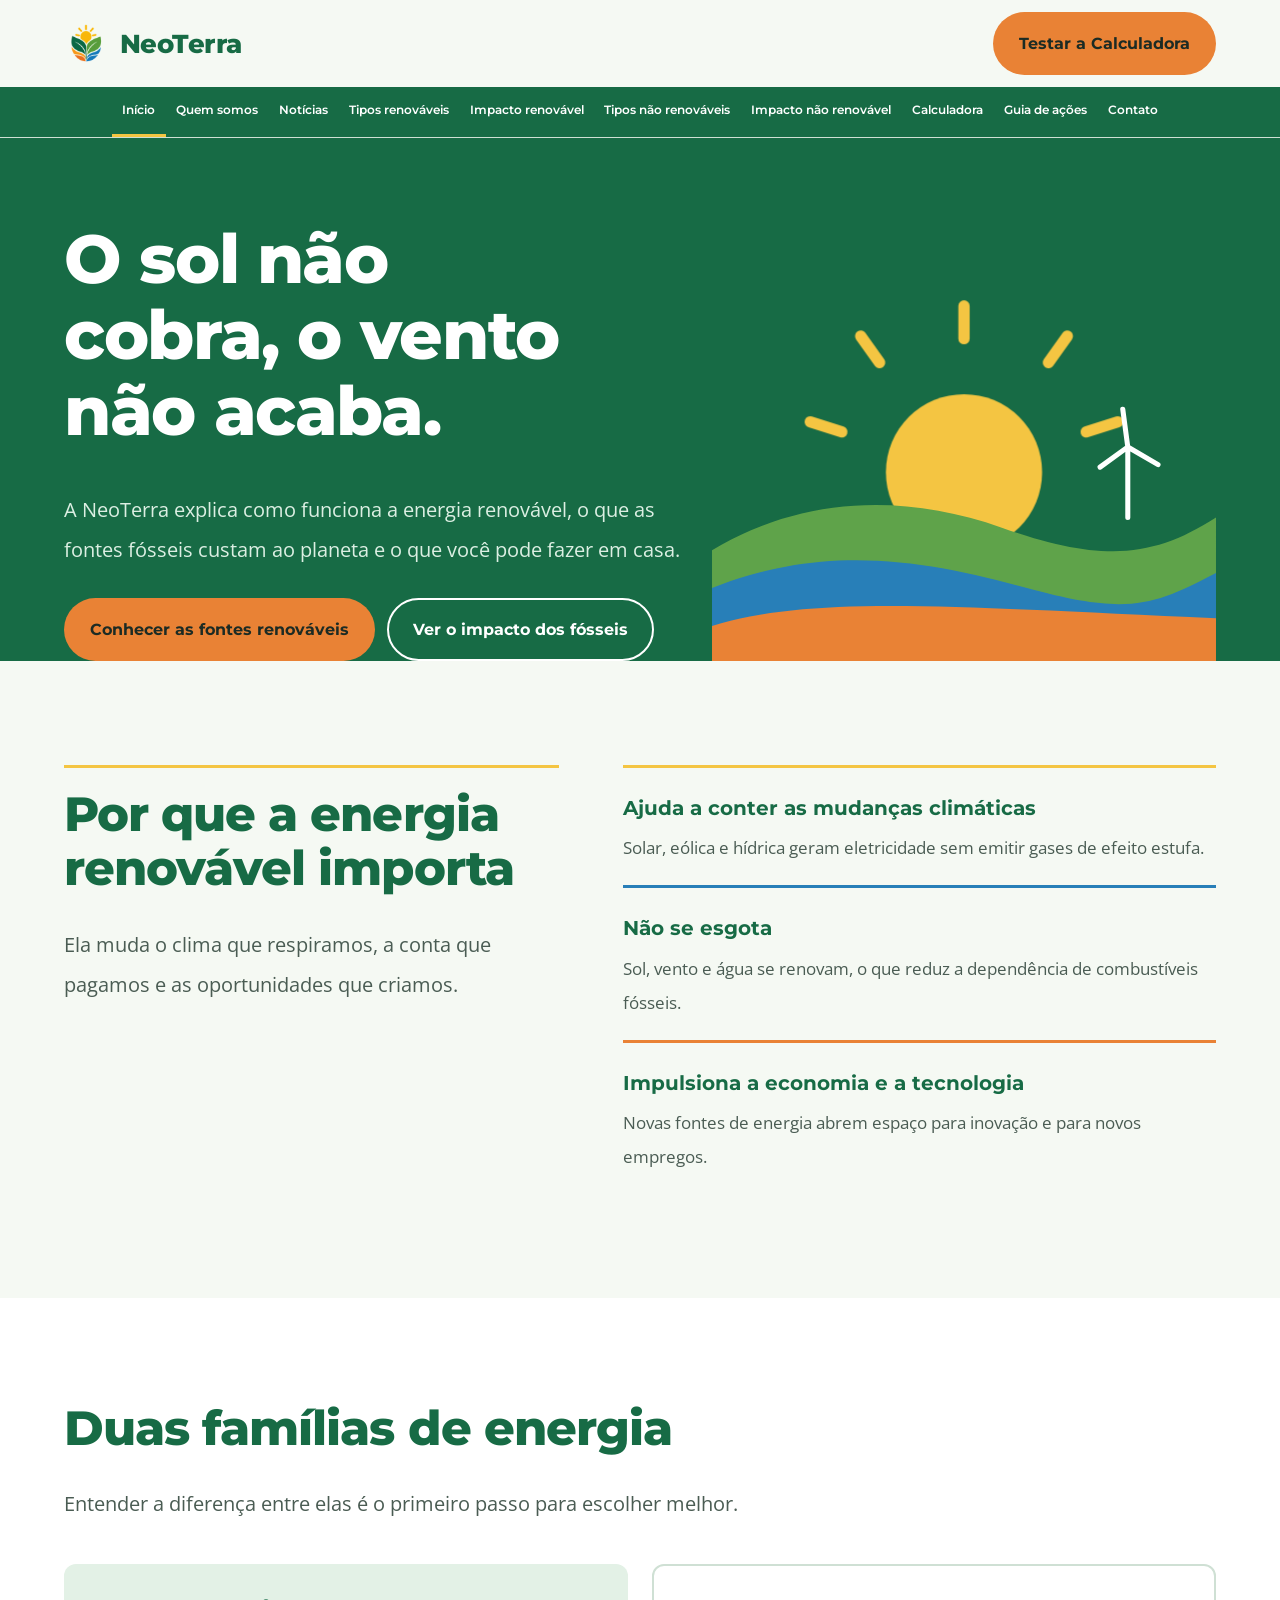
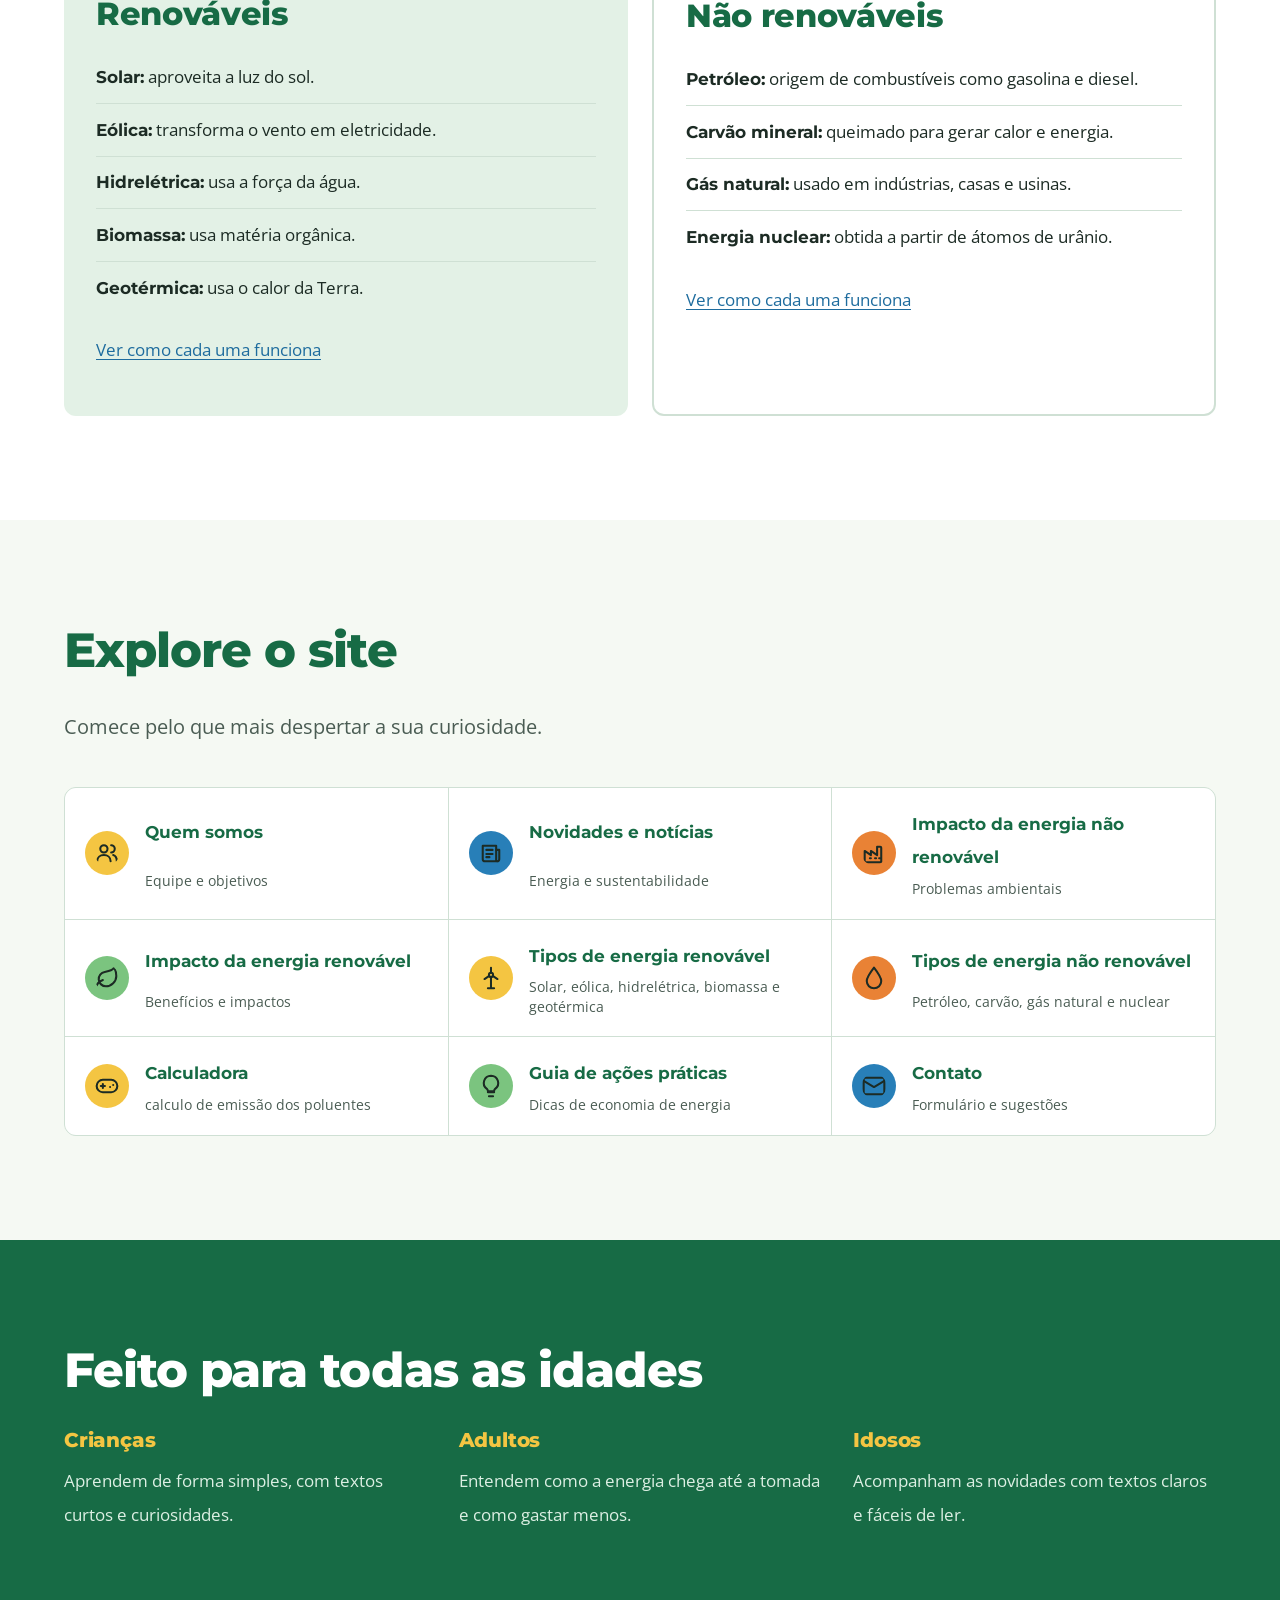
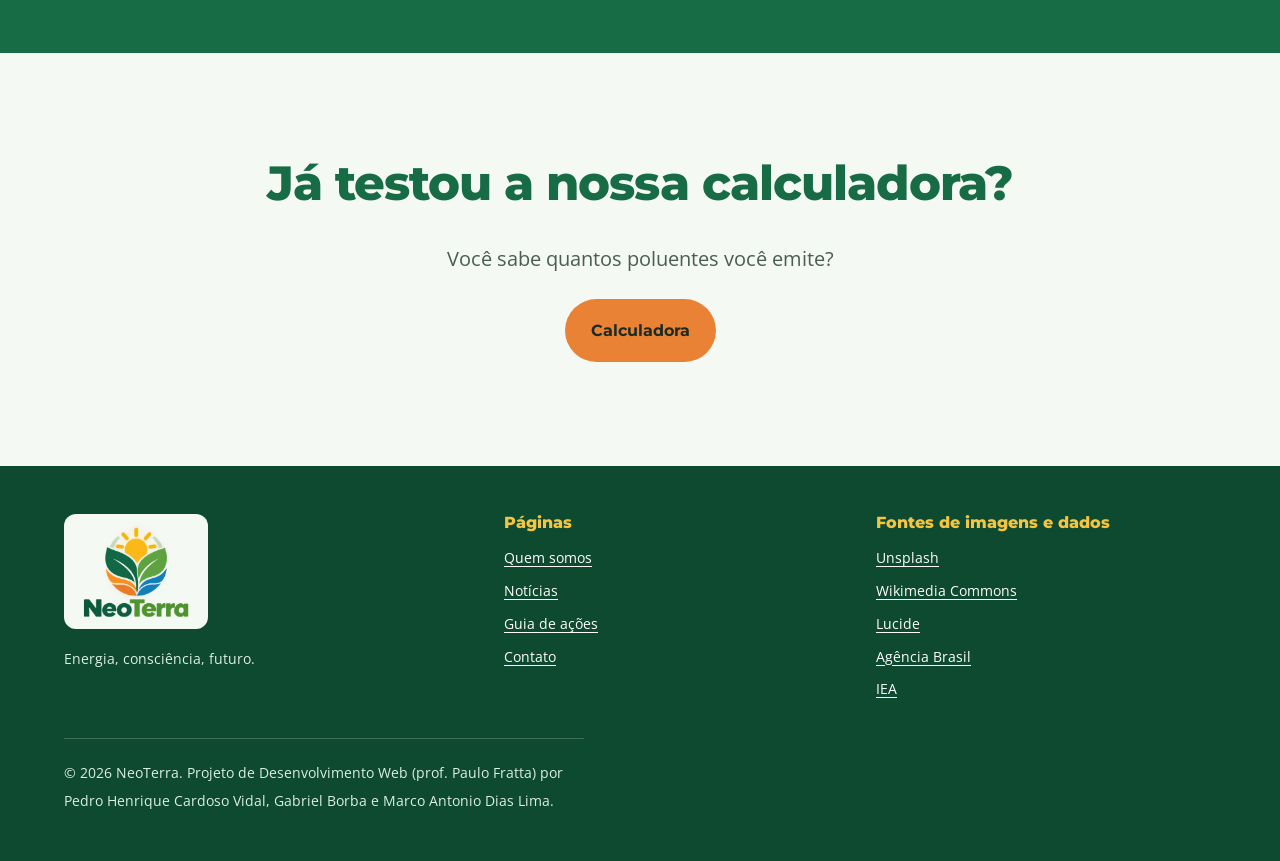
==== index.html @ e5cf76fb "primeira versão do site" ====
<!DOCTYPE html>
<html lang="pt-BR">
<head>
  <meta charset="UTF-8">
  <meta name="viewport" content="width=device-width, initial-scale=1">
  <title>NeoTerra | Energia renovável para todas as idades</title>
  <meta name="description" content="Aprenda como funciona a energia renovável, conheça os impactos das fontes fósseis e descubra o que você pode fazer para economizar energia.">
  <link rel="icon" type="image/png" href="img/favicon.png">
  <link rel="preconnect" href="https://fonts.googleapis.com">
  <link rel="preconnect" href="https://fonts.gstatic.com" crossorigin>
  <link href="https://fonts.googleapis.com/css2?family=Montserrat:wght@600;700;800&family=Open+Sans:wght@400;600&display=swap" rel="stylesheet">
  <link rel="stylesheet" href="style.css">
</head>
<body>
  <a class="pular-conteudo" href="#conteudo">Pular para o conteúdo</a>

  <!-- Ícones reutilizáveis (estilo Lucide, traço simples) -->
  <svg width="0" height="0" style="position:absolute" aria-hidden="true">
    <defs>
      <symbol id="i-pessoas" viewBox="0 0 24 24" fill="none" stroke="currentColor" stroke-width="2" stroke-linecap="round" stroke-linejoin="round"><circle cx="9" cy="8" r="3.5"/><path d="M2.5 20c0-3.6 2.9-6 6.5-6s6.5 2.4 6.5 6"/><path d="M16 4.5a3.5 3.5 0 0 1 0 7M18 14c2.2.6 3.5 2.5 3.5 6"/></symbol>
      <symbol id="i-jornal" viewBox="0 0 24 24" fill="none" stroke="currentColor" stroke-width="2" stroke-linecap="round" stroke-linejoin="round"><path d="M4 5h13v14a1 1 0 0 0 1 1H6a2 2 0 0 1-2-2z"/><path d="M17 9h3v9a2 2 0 0 1-2 2M7.5 9h6M7.5 13h6M7.5 16h3"/></symbol>
      <symbol id="i-fabrica" viewBox="0 0 24 24" fill="none" stroke="currentColor" stroke-width="2" stroke-linecap="round" stroke-linejoin="round"><path d="M3 21V10l6 4v-4l6 4V6h3a1 1 0 0 1 1 1v14z"/><path d="M8 17h1M13 17h1M17 17h1"/></symbol>
      <symbol id="i-folha" viewBox="0 0 24 24" fill="none" stroke="currentColor" stroke-width="2" stroke-linecap="round" stroke-linejoin="round"><path d="M11 20A7 7 0 0 1 9.8 6.1C15.5 5 17 4.5 19 2c1 2 2 4.2 2 8 0 5.5-4.8 10-10 10z"/><path d="M2 21c0-3 1.9-5.5 6-7"/></symbol>
      <symbol id="i-vento" viewBox="0 0 24 24" fill="none" stroke="currentColor" stroke-width="2" stroke-linecap="round" stroke-linejoin="round"><path d="M12 11V22M9 22h6"/><circle cx="12" cy="9" r="2"/><path d="M12 7V2M10.3 10l-4.6 3M13.7 10l4.6 3"/></symbol>
      <symbol id="i-gota" viewBox="0 0 24 24" fill="none" stroke="currentColor" stroke-width="2" stroke-linecap="round" stroke-linejoin="round"><path d="M12 22a7 7 0 0 0 7-7c0-4-7-13-7-13S5 11 5 15a7 7 0 0 0 7 7z"/></symbol>
      <symbol id="i-jogo" viewBox="0 0 24 24" fill="none" stroke="currentColor" stroke-width="2" stroke-linecap="round" stroke-linejoin="round"><path d="M6 12h4M8 10v4M15 13h.01M18 11h.01"/><rect x="2" y="6" width="20" height="12" rx="6"/></symbol>
      <symbol id="i-lampada" viewBox="0 0 24 24" fill="none" stroke="currentColor" stroke-width="2" stroke-linecap="round" stroke-linejoin="round"><path d="M9 18h6M10 22h4M12 2a7 7 0 0 0-4 12.7c.8.7 1 1.4 1 2.3h6c0-.9.2-1.6 1-2.3A7 7 0 0 0 12 2z"/></symbol>
      <symbol id="i-carta" viewBox="0 0 24 24" fill="none" stroke="currentColor" stroke-width="2" stroke-linecap="round" stroke-linejoin="round"><rect x="2" y="4" width="20" height="16" rx="2"/><path d="m2 7 10 6 10-6"/></symbol>
    </defs>
  </svg>

  <header class="cabecalho">
    <div class="container cabecalho__topo">
      <a class="marca" href="index.html" aria-label="NeoTerra, página inicial">
        <img src="img/favicon.png" alt="" width="44" height="48">
        NeoTerra
      </a>
      <a class="botao botao--cta" href="calculadora.html">Testar a Calculadora</a>
    </div>
    <nav class="menu" aria-label="Principal">
      <ul class="container">
        <li><a href="index.html" aria-current="page">Início</a></li>
        <li><a href="quem-somos.html">Quem somos</a></li>
        <li><a href="noticias.html">Notícias</a></li>
        <li><a href="tipos-renovaveis.html">Tipos renováveis</a></li>
        <li><a href="impacto-renovavel.html">Impacto renovável</a></li>
        <li><a href="tipos-nao-renovaveis.html">Tipos não renováveis</a></li>
        <li><a href="impacto-nao-renovavel.html">Impacto não renovável</a></li>
        <li><a href="calculadora.html">Calculadora</a></li>
        <li><a href="guia-acoes.html">Guia de ações</a></li>
        <li><a href="contato.html">Contato</a></li>
      </ul>
    </nav>
  </header>

  <main id="conteudo">
    <!-- HERO -->
    <section class="hero" aria-labelledby="titulo-hero">
      <div class="container hero__grade">
        <div>
          <h1 id="titulo-hero">O sol não cobra, o vento não acaba.</h1>
          <p class="lead">A NeoTerra explica como funciona a energia renovável, o que as fontes fósseis custam ao planeta e o que você pode fazer em casa.</p>
          <div class="hero__acoes">
            <a class="botao botao--cta" href="tipos-renovaveis.html">Conhecer as fontes renováveis</a>
            <a class="botao botao--contorno" href="impacto-nao-renovavel.html">Ver o impacto dos fósseis</a>
          </div>
        </div>
        <div class="hero__cena" aria-hidden="true">
          <svg viewBox="0 0 400 320" focusable="false">
            <g class="sol">
              <g stroke="#F4C542" stroke-width="9" stroke-linecap="round">
                <path d="M200 38v26M118 62l15 21M282 62l-15 21M78 130l25 8M322 130l-25 8"/>
              </g>
              <circle cx="200" cy="170" r="62" fill="#F4C542"/>
            </g>
            <path d="M0 232C70 190 150 186 230 214S350 238 400 206V320H0z" fill="#5FA34A"/>
            <path d="M0 262C90 226 170 240 250 262S350 276 400 250V320H0z" fill="#287FB8"/>
            <path d="M0 292C80 268 180 276 400 286V320H0z" fill="#E98235"/>
            <g stroke="#FFFFFF" stroke-width="4" stroke-linecap="round">
              <path d="M330 206V150M330 150l-4-30M330 150l24 14M330 150l-22 16"/>
            </g>
          </svg>
        </div>
      </div>
    </section>

    <!-- POR QUE IMPORTA -->
    <section class="secao" aria-labelledby="titulo-importa">
      <div class="container motivos">
        <div>
          <h2 id="titulo-importa">Por que a energia renovável importa</h2>
          <p class="lead">Ela muda o clima que respiramos, a conta que pagamos e as oportunidades que criamos.</p>
        </div>
        <dl>
          <div>
            <dt>Ajuda a conter as mudanças climáticas</dt>
            <dd>Solar, eólica e hídrica geram eletricidade sem emitir gases de efeito estufa.</dd>
          </div>
          <div>
            <dt>Não se esgota</dt>
            <dd>Sol, vento e água se renovam, o que reduz a dependência de combustíveis fósseis.</dd>
          </div>
          <div>
            <dt>Impulsiona a economia e a tecnologia</dt>
            <dd>Novas fontes de energia abrem espaço para inovação e para novos empregos.</dd>
          </div>
        </dl>
      </div>
    </section>

    <!-- DUAS FAMÍLIAS -->
    <section class="secao secao--branca" aria-labelledby="titulo-familias">
      <div class="container">
        <h2 id="titulo-familias">Duas famílias de energia</h2>
        <p class="lead">Entender a diferença entre elas é o primeiro passo para escolher melhor.</p>
        <div class="familias">
          <article class="familia familia--renovavel">
            <h3>Renováveis</h3>
            <ul>
              <li><strong>Solar:</strong> aproveita a luz do sol.</li>
              <li><strong>Eólica:</strong> transforma o vento em eletricidade.</li>
              <li><strong>Hidrelétrica:</strong> usa a força da água.</li>
              <li><strong>Biomassa:</strong> usa matéria orgânica.</li>
              <li><strong>Geotérmica:</strong> usa o calor da Terra.</li>
            </ul>
            <p><a href="tipos-renovaveis.html">Ver como cada uma funciona</a></p>
          </article>
          <article class="familia familia--fossil">
            <h3>Não renováveis</h3>
            <ul>
              <li><strong>Petróleo:</strong> origem de combustíveis como gasolina e diesel.</li>
              <li><strong>Carvão mineral:</strong> queimado para gerar calor e energia.</li>
              <li><strong>Gás natural:</strong> usado em indústrias, casas e usinas.</li>
              <li><strong>Energia nuclear:</strong> obtida a partir de átomos de urânio.</li>
            </ul>
            <p><a href="tipos-nao-renovaveis.html">Ver como cada uma funciona</a></p>
          </article>
        </div>
      </div>
    </section>

    <!-- MAPA DO SITE -->
    <section class="secao" aria-labelledby="titulo-explore">
      <div class="container">
        <h2 id="titulo-explore">Explore o site</h2>
        <p class="lead">Comece pelo que mais despertar a sua curiosidade.</p>
        <nav class="mapa" aria-label="Páginas do site">
          <a href="quem-somos.html" style="--c:#F4C542"><svg aria-hidden="true"><use href="#i-pessoas"/></svg><strong>Quem somos</strong><span>Equipe e objetivos</span></a>
          <a href="noticias.html" style="--c:#287FB8"><svg aria-hidden="true"><use href="#i-jornal"/></svg><strong>Novidades e notícias</strong><span>Energia e sustentabilidade</span></a>
          <a href="impacto-nao-renovavel.html" style="--c:#E98235"><svg aria-hidden="true"><use href="#i-fabrica"/></svg><strong>Impacto da energia não renovável</strong><span>Problemas ambientais</span></a>
          <a href="impacto-renovavel.html" style="--c:#7BC47F"><svg aria-hidden="true"><use href="#i-folha"/></svg><strong>Impacto da energia renovável</strong><span>Benefícios e impactos</span></a>
          <a href="tipos-renovaveis.html" style="--c:#F4C542"><svg aria-hidden="true"><use href="#i-vento"/></svg><strong>Tipos de energia renovável</strong><span>Solar, eólica, hidrelétrica, biomassa e geotérmica</span></a>
          <a href="tipos-nao-renovaveis.html" style="--c:#E98235"><svg aria-hidden="true"><use href="#i-gota"/></svg><strong>Tipos de energia não renovável</strong><span>Petróleo, carvão, gás natural e nuclear</span></a>
          <a href="calculadora.html" style="--c:#F4C542"><svg aria-hidden="true"><use href="#i-jogo"/></svg><strong>Calculadora</strong><span>calculo de emissão dos poluentes</span></a>
          <a href="guia-acoes.html" style="--c:#7BC47F"><svg aria-hidden="true"><use href="#i-lampada"/></svg><strong>Guia de ações práticas</strong><span>Dicas de economia de energia</span></a>
          <a href="contato.html" style="--c:#287FB8"><svg aria-hidden="true"><use href="#i-carta"/></svg><strong>Contato</strong><span>Formulário e sugestões</span></a>
        </nav>
      </div>
    </section>

    <!-- PÚBLICO -->
    <section class="secao secao--verde" aria-labelledby="titulo-publico">
      <div class="container">
        <h2 id="titulo-publico">Feito para todas as idades</h2>
        <div class="publico">
          <div>
            <h3>Crianças</h3>
            <p>Aprendem de forma simples, com textos curtos e curiosidades.</p>
          </div>
          <div>
            <h3>Adultos</h3>
            <p>Entendem como a energia chega até a tomada e como gastar menos.</p>
          </div>
          <div>
            <h3>Idosos</h3>
            <p>Acompanham as novidades com textos claros e fáceis de ler.</p>
          </div>
        </div>
      </div>
    </section>

    <!-- CHAMADA FINAL -->
    <section class="secao chamada" aria-labelledby="titulo-quiz">
      <div class="container">
        <h2 id="titulo-quiz">Já testou a nossa calculadora?</h2>
        <p class="lead">Você sabe quantos poluentes você emite?</p>
        <a class="botao botao--cta" href="calculadora.html">Calculadora</a>
      </div>
    </section>
  </main>

  <footer class="rodape">
    <div class="container">
      <div class="rodape__grade">
        <div>
          <img class="rodape__logo" src="img/logo-neoterra.png" alt="Logotipo da NeoTerra: sol e folhas" width="144" height="140" loading="lazy">
          <p>Energia, consciência, futuro.</p>
        </div>
        <div>
          <h2>Páginas</h2>
          <ul>
            <li><a href="quem-somos.html">Quem somos</a></li>
            <li><a href="noticias.html">Notícias</a></li>
            <li><a href="guia-acoes.html">Guia de ações</a></li>
            <li><a href="contato.html">Contato</a></li>
          </ul>
        </div>
        <div>
          <h2>Fontes de imagens e dados</h2>
          <ul>
            <li><a href="https://unsplash.com/">Unsplash</a></li>
            <li><a href="https://commons.wikimedia.org/">Wikimedia Commons</a></li>
            <li><a href="https://lucide.dev/">Lucide</a></li>
            <li><a href="https://agenciabrasil.ebc.com.br/">Agência Brasil</a></li>
            <li><a href="https://www.iea.org/">IEA</a></li>
          </ul>
        </div>
      </div>
      <p class="rodape__fim">© 2026 NeoTerra. Projeto de Desenvolvimento Web (prof. Paulo Fratta) por Pedro Henrique Cardoso Vidal, Gabriel Borba e Marco Antonio Dias Lima.</p>
    </div>
  </footer>
</body>
</html>
---- style.css ----
/* ==========================================================
   NeoTerra — style.css (folha de estilo padrão do site)
   Usada por todas as páginas. Seções:
   1. Tokens  2. Base  3. Layout  4. Botões  5. Cabeçalho
   6. Hero  7. Seções da home  8. Formulário  9. Rodapé
   10. Responsivo e acessibilidade
   ========================================================== */

/* 1. TOKENS ------------------------------------------------ */
:root {
  /* Paleta oficial do projeto */
  --verde: #176B45;
  --amarelo: #F4C542;
  --laranja: #E98235;
  --azul: #287FB8;

  /* Derivadas (garantem contraste mínimo AA) */
  --verde-escuro: #0E4A30;
  --azul-texto: #1E6C9E;      /* azul para links em texto pequeno */
  --verde-claro: #E3F1E6;
  --fundo: #F5F9F3;
  --branco: #FFFFFF;
  --texto: #1C2B24;
  --texto-suave: #4A5C53;
  --borda: #CFE0D4;

  /* Tipografia */
  --fonte-titulo: "Montserrat", "Segoe UI", Arial, sans-serif;
  --fonte-texto: "Open Sans", "Segoe UI", Arial, sans-serif;

  --t-sm: 0.875rem;
  --t-base: 1.0625rem;
  --t-lg: 1.25rem;
  --t-xl: clamp(1.5rem, 1.2rem + 1.2vw, 2rem);
  --t-2xl: clamp(2rem, 1.5rem + 2.4vw, 3rem);
  --t-hero: clamp(2.4rem, 1.6rem + 4vw, 4.25rem);

  /* Espaçamento e forma */
  --espaco: clamp(3.5rem, 2.5rem + 5vw, 6.5rem);
  --largura: 72rem;
  --raio: 0.75rem;
}

/* 2. BASE -------------------------------------------------- */
*, *::before, *::after { box-sizing: border-box; }
html { scroll-behavior: smooth; -webkit-text-size-adjust: 100%; }
body {
  margin: 0;
  background: var(--fundo);
  color: var(--texto);
  font-family: var(--fonte-texto);
  font-size: var(--t-base);
  line-height: 2;
}
img, svg { display: block; max-width: 100%; height: auto; }
h1, h2, h3 {
  margin: 0 0 0.6em;
  font-family: var(--fonte-titulo);
  font-weight: 800;
  line-height: 1.12;
  letter-spacing: -0.02em;
  color: var(--verde);
  text-wrap: balance;
}
h1 { font-size: var(--t-hero); }
h2 { font-size: var(--t-2xl); }
h3 { font-size: var(--t-lg); letter-spacing: -0.01em; }
p { margin: 0 0 1em; max-width: 65ch; }
a { color: var(--azul-texto); text-underline-offset: 0.2em; }
a:hover { color: var(--verde); }
ul { margin: 0; padding: 0; list-style: none; }

/* 3. LAYOUT ------------------------------------------------ */
.container { width: min(100% - 2.5rem, var(--largura)); margin-inline: auto; }
p.container { max-width: none; }
.secao { padding-block: var(--espaco); }
.secao--branca { background: var(--branco); }
.secao--verde { background: var(--verde); color: var(--branco); }
.secao--verde h2 { color: var(--branco); }
.lead { font-size: var(--t-lg); color: var(--texto-suave); }

/* 4. BOTÕES ------------------------------------------------ */
.botao {
  display: inline-block;
  padding: 0.85em 1.5em;
  border: 2px solid transparent;
  border-radius: 999px;
  font-family: var(--fonte-titulo);
  font-weight: 700;
  font-size: 1rem;
  text-decoration: none;
  cursor: pointer;
  transition: background-color 0.2s, color 0.2s;
}
.botao--cta { background: var(--laranja); color: var(--texto); }
.botao--cta:hover { background: var(--amarelo); color: var(--texto); }
.botao--contorno { border-color: currentColor; color: var(--branco); }
.botao--contorno:hover { background: var(--branco); color: var(--verde); }

/* 5. CABEÇALHO --------------------------------------------- */
.pular-conteudo {
  position: absolute; left: 1rem; top: -4rem; z-index: 100;
  padding: 0.6rem 1rem; background: var(--amarelo); color: var(--texto);
  font-weight: 700; border-radius: var(--raio);
}
.pular-conteudo:focus { top: 1rem; }

.cabecalho { background: var(--fundo); border-bottom: 1px solid var(--borda); }
.cabecalho__topo {
  display: flex; align-items: center; justify-content: space-between;
  gap: 1rem; padding-block: 0.75rem;
}
.marca {
  display: flex; align-items: center; gap: 0.75rem;
  font-family: var(--fonte-titulo); font-weight: 800; font-size: 1.6rem;
  letter-spacing: -0.02em; color: var(--verde); text-decoration: none;
}
.marca img { width: 2.75rem; height: auto; }

.menu { background: var(--verde); }
.menu ul {
  display: flex;
  flex-wrap: nowrap;
  justify-content: center;
  align-items: center;
  gap: 0px;
  padding: 0;
  margin: 0 auto;
  overflow: visible;
  list-style: none;
}

.menu li { 
  flex: 0 1 auto;
  min-width: 0;
}

.menu a {
  display: block;
  padding: 0.7rem 0.65rem;
  font-family: var(--fonte-titulo);
  font-weight: 600;
  font-size: clamp(0.75rem, 0.8vw, var(--t-sm));
  color: var(--branco);
  text-decoration: none;
  white-space: nowrap;
  border-bottom: 3px solid transparent;
}
.menu a:hover { border-bottom-color: var(--amarelo); color: var(--branco); }
.menu a[aria-current="page"] { border-bottom-color: var(--amarelo); }

/* 6. HERO (a única peça "memorável": o sol que nasce) ------- */
.hero { background: var(--verde); color: var(--branco); overflow: hidden; }
.hero__grade {
  display: grid; align-items: center; gap: 2rem;
  grid-template-columns: 1.1fr 0.9fr;
  padding-block: clamp(2.5rem, 2rem + 4vw, 5.5rem) 0;
}
.hero h1 { color: var(--branco); }
.hero .lead { color: #DCEFE3; }
.hero__acoes { display: flex; flex-wrap: wrap; gap: 0.75rem; margin-top: 1.75rem; }
.hero__cena { align-self: end; }
.hero__cena svg { width: 100%; }
.sol { transform-box: fill-box; transform-origin: center bottom; animation: nascer 1.6s cubic-bezier(.2,.7,.2,1) both; }
@keyframes nascer { from { transform: translateY(45%); opacity: 0; } to { transform: none; opacity: 1; } }

/* 7. SEÇÕES DA HOME ---------------------------------------- */
.motivos { display: grid; grid-template-columns: 1fr 1.2fr; gap: clamp(2rem, 5vw, 5rem); align-items: start; }
.motivos dl { margin: 0; }
.motivos dt { font-family: var(--fonte-titulo); font-weight: 700; font-size: var(--t-lg); color: var(--verde); }
.motivos dd { margin: 0.2rem 0 0; padding-bottom: 1.25rem; color: var(--texto-suave); }
.motivos div { padding-top: 1.25rem; border-top: 3px solid var(--amarelo); }
.motivos div:nth-child(2) { border-top-color: var(--azul); }
.motivos div:nth-child(3) { border-top-color: var(--laranja); }

.familias { display: grid; grid-template-columns: 1fr 1fr; gap: 1.5rem; margin-top: 2.5rem; }
.familia { padding: 2rem; border-radius: var(--raio); }
.familia--renovavel { background: var(--verde-claro); }
.familia--fossil { background: var(--branco); border: 2px solid var(--borda); }
.familia h3 { font-size: var(--t-xl); }
.familia li { padding: 0.55rem 0; border-top: 1px solid var(--borda); }
.familia li:first-child { border-top: 0; }
.familia strong { font-family: var(--fonte-titulo); }
.familia p { margin-top: 1.25rem; }

.mapa { display: grid; grid-template-columns: repeat(3, 1fr); gap: 1px; margin-top: 2.5rem; background: var(--borda); border: 1px solid var(--borda); border-radius: var(--raio); overflow: hidden; }
.mapa a {
  display: grid; grid-template-columns: 2.75rem 1fr; gap: 0.25rem 1rem; align-items: center;
  padding: 1.25rem; background: var(--branco); color: var(--texto); text-decoration: none;
}
.mapa a:hover { background: var(--verde-claro); }
.mapa svg { grid-row: span 2; width: 2.75rem; height: 2.75rem; padding: 0.6rem; border-radius: 50%; background: var(--c, var(--verde)); color: var(--texto); }
.mapa strong { font-family: var(--fonte-titulo); font-size: 1.05rem; color: var(--verde); }
.mapa span { font-size: var(--t-sm); color: var(--texto-suave); line-height: 1.4; }

.publico { display: grid; grid-template-columns: repeat(3, 1fr); gap: 2rem; margin-top: 2rem; }
.publico p { color: #DCEFE3; }
.publico h3 { color: var(--amarelo); }

.chamada { text-align: center; }
.chamada p { margin-inline: auto; }

/* 8. FORMULÁRIO (usado em contato.html) -------------------- */
label { display: block; margin-bottom: 0.3rem; font-weight: 600; }
input, textarea, select {
  width: 100%; padding: 0.75rem 0.9rem; margin-bottom: 1.1rem;
  border: 2px solid var(--borda); border-radius: var(--raio);
  background: var(--branco); color: var(--texto); font: inherit;
}
input:focus, textarea:focus, select:focus { border-color: var(--azul); }
input:user-invalid, textarea:user-invalid { border-color: #B3261E; }

/* 9. RODAPÉ ------------------------------------------------ */
.rodape { background: var(--verde-escuro); color: #DCEFE3; padding-block: 3rem 2rem; font-size: var(--t-sm); }
.rodape a { color: var(--branco); }
.rodape__grade { display: grid; grid-template-columns: 1.2fr 1fr 1fr; gap: 2rem; }
.rodape h2 { font-size: 1rem; color: var(--amarelo); letter-spacing: 0; }
.rodape li { padding: 0.15rem 0; }
.rodape__logo { width: 9rem; border-radius: var(--raio); background: var(--fundo); padding: 0.5rem; margin-bottom: 1rem; }
.rodape__fim { margin-top: 2rem; padding-top: 1.25rem; border-top: 1px solid rgba(255,255,255,.2); }

/* 10. RESPONSIVO E ACESSIBILIDADE -------------------------- */
:focus-visible { outline: 3px solid var(--laranja); outline-offset: 3px; }
.menu :focus-visible, .hero :focus-visible, .secao--verde :focus-visible, .rodape :focus-visible { outline-color: var(--amarelo); }

@media (max-width: 56rem) {
  .hero__grade, .motivos, .familias, .publico, .rodape__grade { grid-template-columns: 1fr; }
  .mapa { grid-template-columns: 1fr 1fr; }
  .hero__cena { max-width: 28rem; }
}
@media (max-width: 34rem) {
  .mapa { grid-template-columns: 1fr; }
  .cabecalho .botao { display: none; }
}
@media (prefers-reduced-motion: reduce) {
  html { scroll-behavior: auto; }
  .sol { animation: none; }
}

/* 11. PÁGINAS INTERNAS (base) ------------------------------- */
.pagina-topo { background: var(--verde); color: var(--branco); padding-block: clamp(2rem, 1.5rem + 3vw, 4rem); }
.pagina-topo h1 { color: var(--branco); font-size: var(--t-2xl); margin-bottom: 0.4em; }
.pagina-topo .lead { color: #DCEFE3; margin-bottom: 0; }
.migalhas { font-size: var(--t-sm); margin-bottom: 1rem; line-height: 1.4; }
.migalhas a { color: var(--branco); }

.cartoes { display: grid; grid-template-columns: repeat(auto-fit, minmax(16rem, 1fr)); gap: 1.5rem; margin-top: 2rem; }
.cartao { padding: 1.5rem; background: var(--branco); border: 2px solid var(--borda); border-top: 6px solid var(--c, var(--verde)); border-radius: var(--raio); }
.cartao h3 { margin-bottom: 0.4em; }
.cartao p:last-child { margin-bottom: 0; }
.cartao ul { list-style: disc; padding-left: 1.25rem; }
.cartao ol { list-style: decimal; padding-left: 1.25rem; margin-bottom: 1em; }
.cartao li { line-height: 1.7; }
.cartao--c-solar { --c: var(--amarelo); } .cartao--c-agua { --c: var(--azul); }
.cartao--c-fossil { --c: var(--laranja); } .cartao--c-verde { --c: var(--verde); }

.rotulo { display: inline-block; padding: 0.1em 0.7em; border-radius: 999px; background: var(--verde-claro); color: var(--verde-escuro); font-size: var(--t-sm); font-weight: 600; line-height: 1.7; }
.espaco-reservado { padding: 1.25rem; border: 2px dashed var(--borda); border-radius: var(--raio); background: var(--branco); color: var(--texto-suave); }

.dados { display: grid; grid-template-columns: repeat(auto-fit, minmax(16rem, 1fr)); gap: 1.5rem; margin: 2rem 0 0; }
.dados div { padding: 1.5rem; background: var(--verde-claro); border-left: 6px solid var(--verde); border-radius: var(--raio); }
.dados dt { font-family: var(--fonte-titulo); font-weight: 700; font-size: var(--t-lg); color: var(--verde); }
.dados dd { margin: 0.4rem 0 0; line-height: 1.7; }
.dados strong { font-family: var(--fonte-titulo); color: var(--verde-escuro); }
.dados__fonte { font-size: var(--t-sm); color: var(--texto-suave); }

.formulario { max-width: 40rem; }
.formulario fieldset { border: 0; padding: 0; margin: 0 0 1rem; }
.formulario .ajuda { display: block; margin: -0.8rem 0 1.1rem; font-size: var(--t-sm); color: var(--texto-suave); line-height: 1.5; }
.resultado { margin-top: 1.5rem; padding: 1.5rem; border-radius: var(--raio); background: var(--verde-claro); border-left: 6px solid var(--verde); }
.resultado[hidden] { display: none; }
.resultado strong { font-family: var(--fonte-titulo); font-size: var(--t-xl); color: var(--verde-escuro); }
.dois-colunas { display: grid; grid-template-columns: 1fr 1fr; gap: clamp(1.5rem, 4vw, 3rem); align-items: start; }
@media (max-width: 56rem) { .dois-colunas { grid-template-columns: 1fr; } }
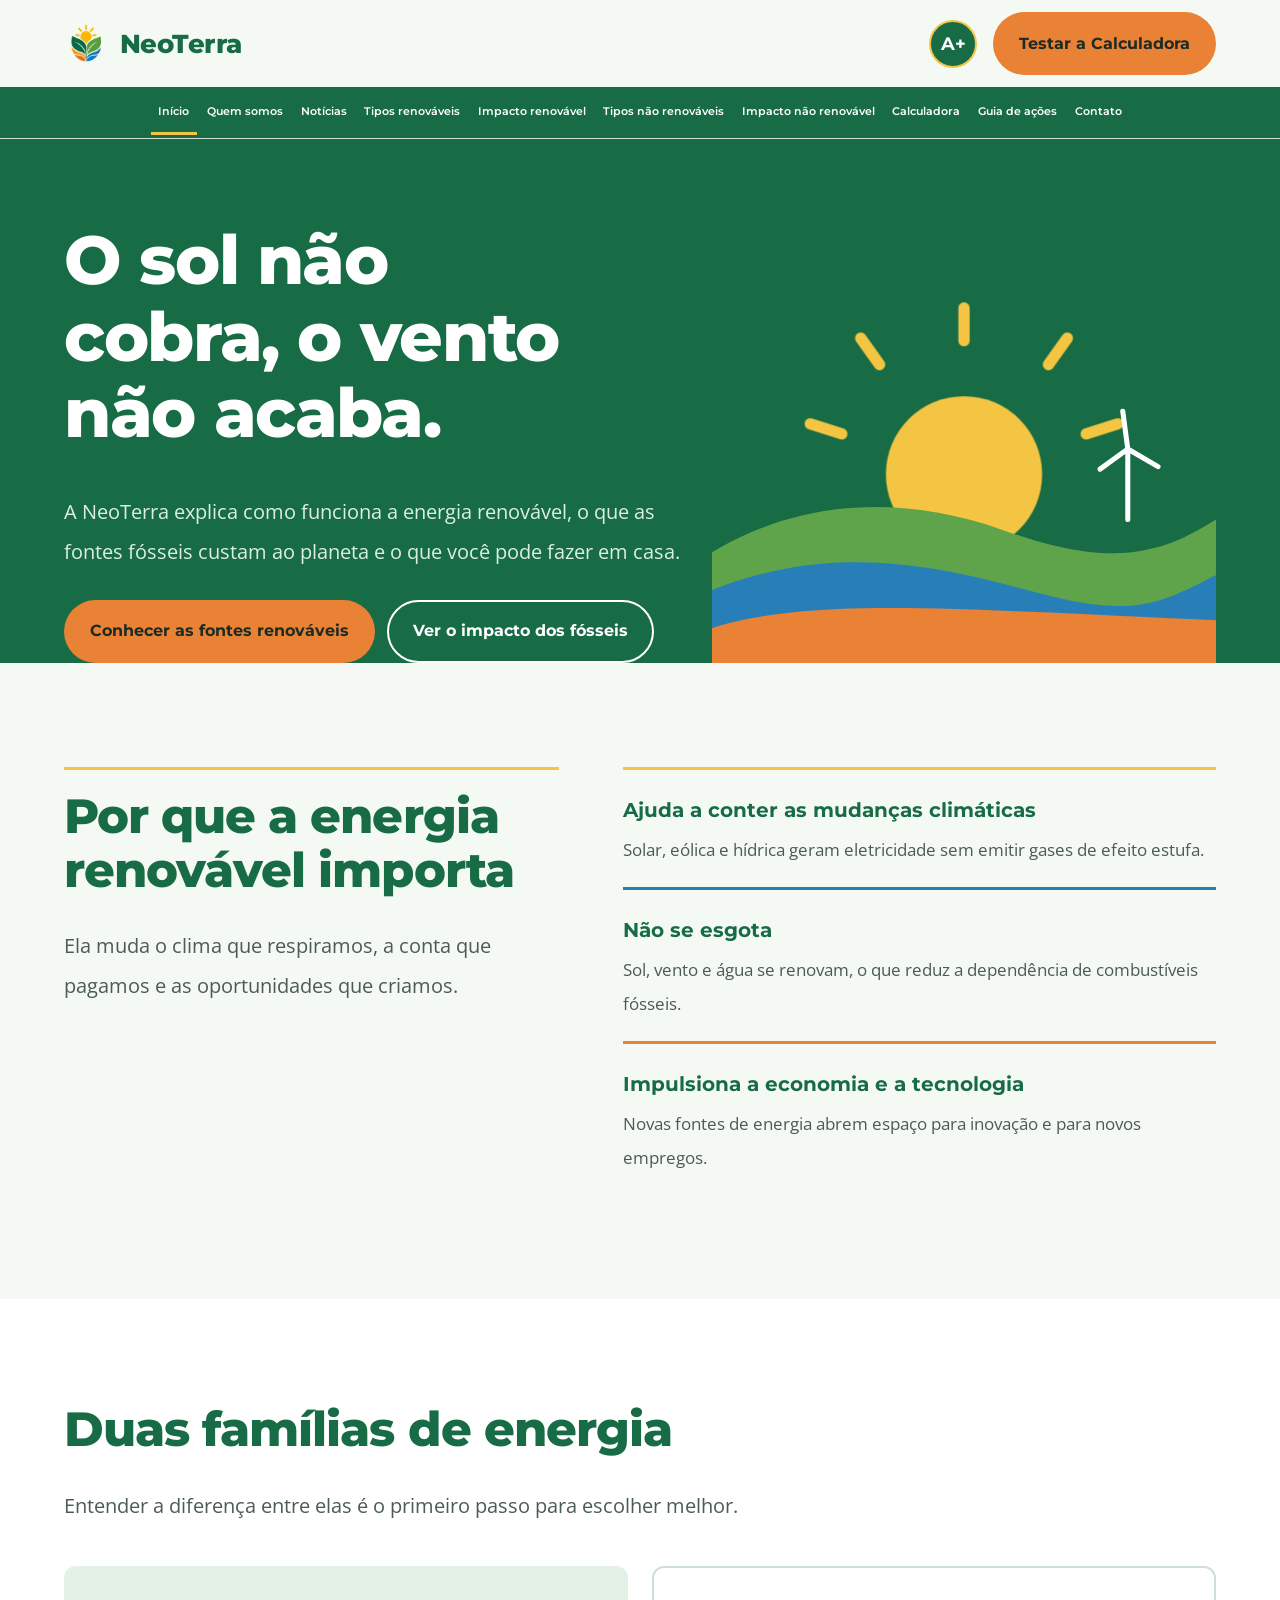
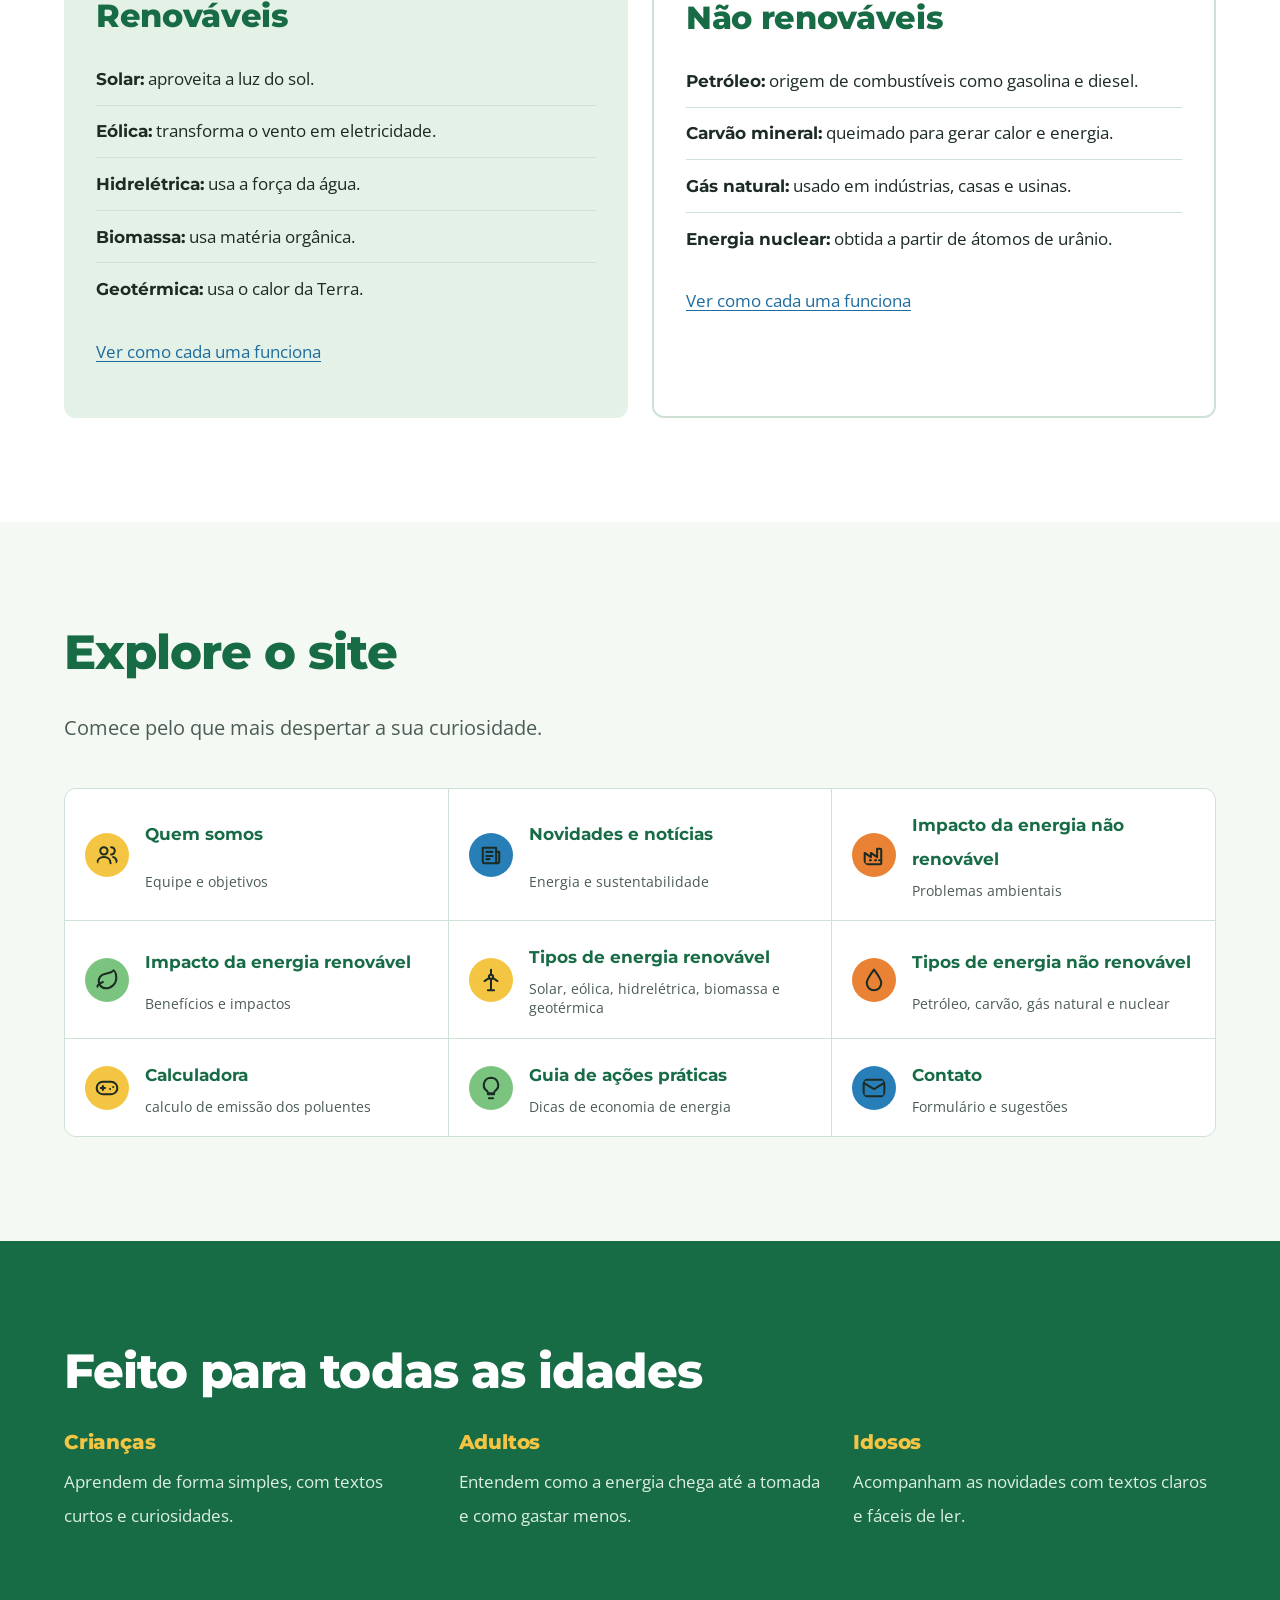
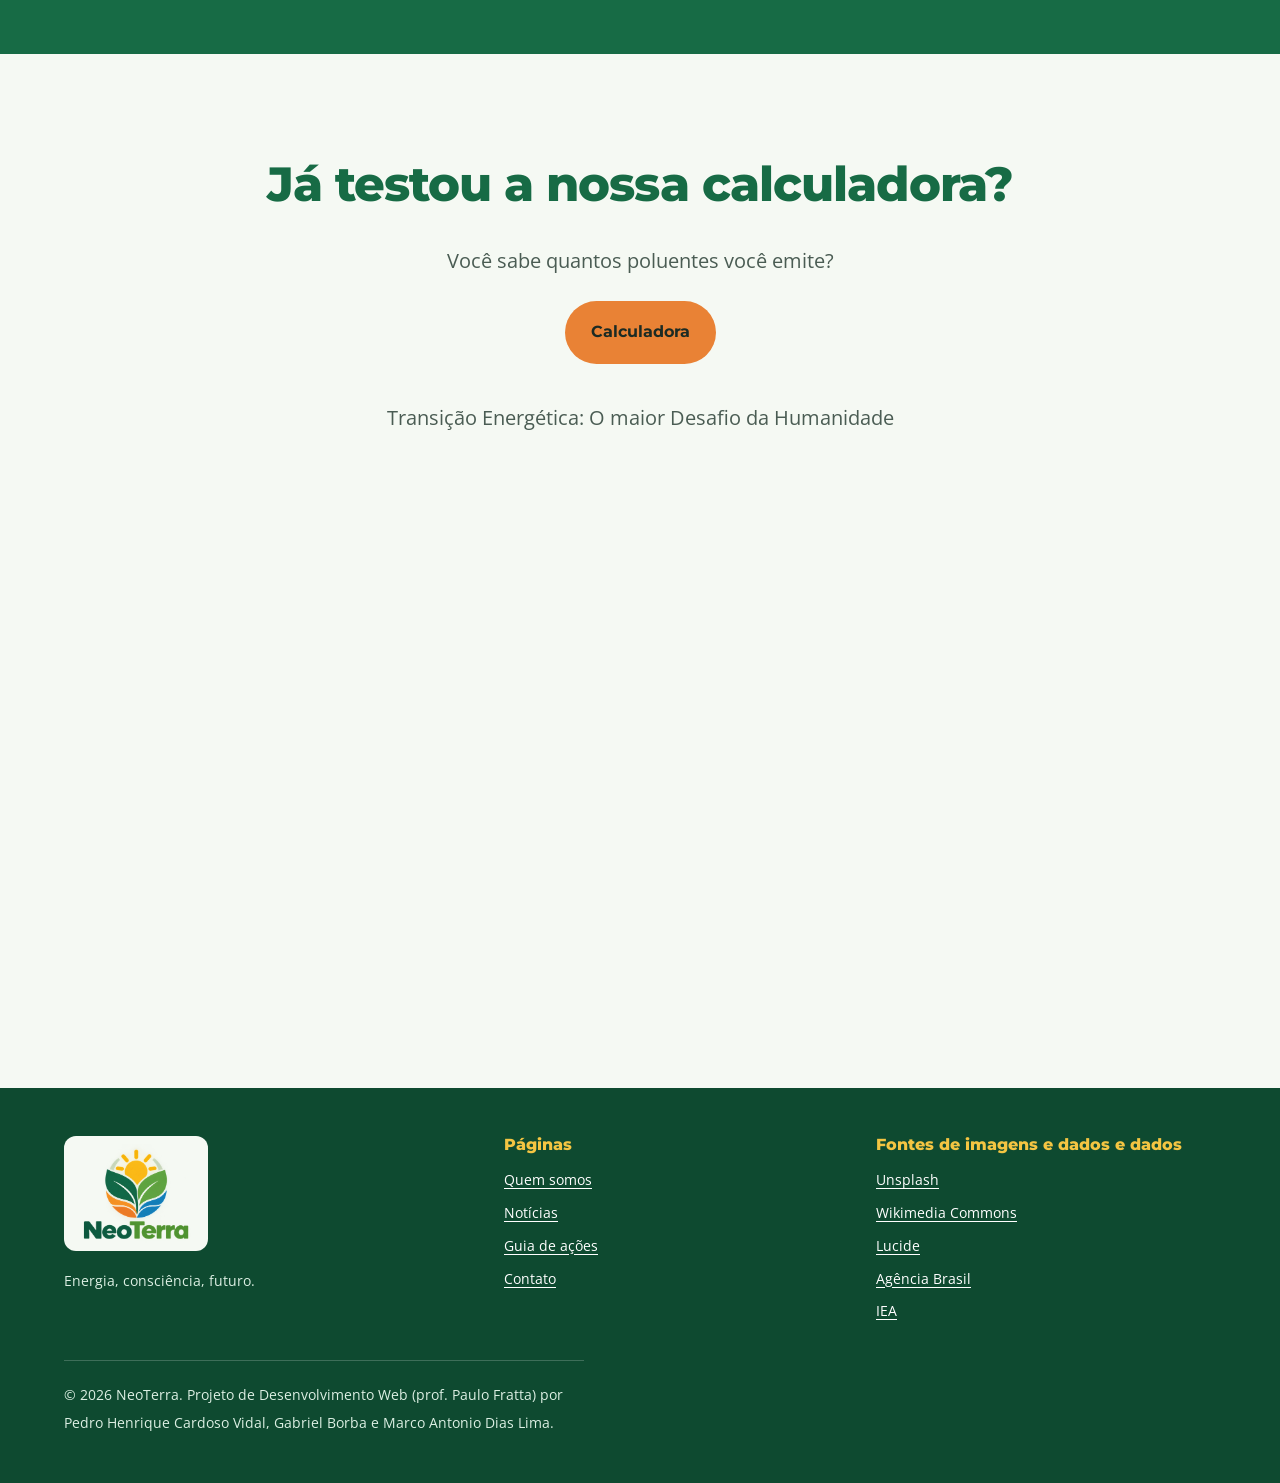
==== commit 899d33cd: "Atualização acessibilidade e versão final do projeto" ====
--- a/index.html
+++ b/index.html
@@ -10,6 +10,7 @@
   <link rel="preconnect" href="https://fonts.gstatic.com" crossorigin>
   <link href="https://fonts.googleapis.com/css2?family=Montserrat:wght@600;700;800&family=Open+Sans:wght@400;600&display=swap" rel="stylesheet">
   <link rel="stylesheet" href="style.css">
+  <meta name="referrer" content="strict-origin-when-cross-origin">
 </head>
 <body>
   <a class="pular-conteudo" href="#conteudo">Pular para o conteúdo</a>
@@ -35,8 +36,40 @@
         <img src="img/favicon.png" alt="" width="44" height="48">
         NeoTerra
       </a>
-      <a class="botao botao--cta" href="calculadora.html">Testar a Calculadora</a>
+
+       <!-- GRUPO DE AÇÕES DO TOPO -->
+      <div class="cabecalho__acoes-topo">
+        <div class="container-acessibilidade">
+          <button type="button" id="btnAcessibilidade" class="botao-acessibilidade-topo"
+                  aria-label="Abrir painel de acessibilidade"
+                  aria-expanded="false" aria-controls="painelAcessibilidade">
+            A+
+          </button>
+
+          <div id="painelAcessibilidade" class="painel-acessibilidade"
+               role="region" aria-labelledby="titulo-painel-acess">
+            <h3 id="titulo-painel-acess">Painel de Acessibilidade</h3>
+            <div>
+              <span class="painel-rotulo">Tamanho da Fonte:</span>
+              <button type="button" id="btnAumentarFonte">Aumentar Fonte</button>
+              <button type="button" id="btnDiminuirFonte">Diminuir Fonte</button>
+              <button type="button" id="btnResetarFonte">Restaurar Padrão</button>
+            </div>
+            <div>
+              <span class="painel-rotulo">Contraste de Cores:</span>
+              <button type="button" id="btnContraste">Normal</button>
+            </div>
+            <div>
+              <span class="painel-rotulo">Leitor de Tela (Voz):</span>
+              <button type="button" id="btnLeitorVoz" aria-pressed="false">Desativado</button>
+            </div>
+          </div>
+        </div>
+
+        <a class="botao botao--cta" href="calculadora.html">Testar a Calculadora</a>
+      </div>
     </div>
+
     <nav class="menu" aria-label="Principal">
       <ul class="container">
         <li><a href="index.html" aria-current="page">Início</a></li>
@@ -186,6 +219,19 @@
         <p class="lead">Você sabe quantos poluentes você emite?</p>
         <a class="botao botao--cta" href="calculadora.html">Calculadora</a>
       </div>
+
+      <br>
+      
+      <p class="lead">Transição Energética: O maior Desafio da Humanidade</p>
+      <iframe
+        src="https://www.youtube.com/embed/bFaepRmMYc0"
+        title="ODS #7: Transição Energética: O maior Desafio da Humanidade"
+        loading="lazy"
+        referrerpolicy="strict-origin-when-cross-origin"
+        allow="accelerometer; encrypted-media; picture-in-picture; web-share"
+        allowfullscreen>
+      </iframe>
+     
     </section>
   </main>
 
@@ -206,7 +252,7 @@
           </ul>
         </div>
         <div>
-          <h2>Fontes de imagens e dados</h2>
+          <h2>Fontes de imagens e dados e dados</h2>
           <ul>
             <li><a href="https://unsplash.com/">Unsplash</a></li>
             <li><a href="https://commons.wikimedia.org/">Wikimedia Commons</a></li>
@@ -219,5 +265,6 @@
       <p class="rodape__fim">© 2026 NeoTerra. Projeto de Desenvolvimento Web (prof. Paulo Fratta) por Pedro Henrique Cardoso Vidal, Gabriel Borba e Marco Antonio Dias Lima.</p>
     </div>
   </footer>
+  <script src="acessi.js"></script>
 </body>
-</html>
+</html>
--- a/style.css
+++ b/style.css
@@ -1,22 +1,22 @@
-/* ==========================================================
-   NeoTerra — style.css (folha de estilo padrão do site)
-   Usada por todas as páginas. Seções:
-   1. Tokens  2. Base  3. Layout  4. Botões  5. Cabeçalho
-   6. Hero  7. Seções da home  8. Formulário  9. Rodapé
-   10. Responsivo e acessibilidade
-   ========================================================== */
-
-/* 1. TOKENS ------------------------------------------------ */
+
+iframe {
+    width: min(100% - 2.5rem, 900px);
+    aspect-ratio: 16 / 9;
+    height: auto;
+    border: none;
+    display: block;
+    margin: 20px auto;
+}
+
 :root {
-  /* Paleta oficial do projeto */
+
   --verde: #176B45;
   --amarelo: #F4C542;
   --laranja: #E98235;
   --azul: #287FB8;
 
-  /* Derivadas (garantem contraste mínimo AA) */
   --verde-escuro: #0E4A30;
-  --azul-texto: #1E6C9E;      /* azul para links em texto pequeno */
+  --azul-texto: #1E6C9E;      
   --verde-claro: #E3F1E6;
   --fundo: #F5F9F3;
   --branco: #FFFFFF;
@@ -24,7 +24,6 @@
   --texto-suave: #4A5C53;
   --borda: #CFE0D4;
 
-  /* Tipografia */
   --fonte-titulo: "Montserrat", "Segoe UI", Arial, sans-serif;
   --fonte-texto: "Open Sans", "Segoe UI", Arial, sans-serif;
 
@@ -35,13 +34,11 @@
   --t-2xl: clamp(2rem, 1.5rem + 2.4vw, 3rem);
   --t-hero: clamp(2.4rem, 1.6rem + 4vw, 4.25rem);
 
-  /* Espaçamento e forma */
   --espaco: clamp(3.5rem, 2.5rem + 5vw, 6.5rem);
   --largura: 72rem;
   --raio: 0.75rem;
 }
 
-/* 2. BASE -------------------------------------------------- */
 *, *::before, *::after { box-sizing: border-box; }
 html { scroll-behavior: smooth; -webkit-text-size-adjust: 100%; }
 body {
@@ -61,6 +58,7 @@
   letter-spacing: -0.02em;
   color: var(--verde);
   text-wrap: balance;
+  overflow-wrap: break-word;
 }
 h1 { font-size: var(--t-hero); }
 h2 { font-size: var(--t-2xl); }
@@ -70,7 +68,6 @@
 a:hover { color: var(--verde); }
 ul { margin: 0; padding: 0; list-style: none; }
 
-/* 3. LAYOUT ------------------------------------------------ */
 .container { width: min(100% - 2.5rem, var(--largura)); margin-inline: auto; }
 p.container { max-width: none; }
 .secao { padding-block: var(--espaco); }
@@ -79,7 +76,6 @@
 .secao--verde h2 { color: var(--branco); }
 .lead { font-size: var(--t-lg); color: var(--texto-suave); }
 
-/* 4. BOTÕES ------------------------------------------------ */
 .botao {
   display: inline-block;
   padding: 0.85em 1.5em;
@@ -97,7 +93,7 @@
 .botao--contorno { border-color: currentColor; color: var(--branco); }
 .botao--contorno:hover { background: var(--branco); color: var(--verde); }
 
-/* 5. CABEÇALHO --------------------------------------------- */
+
 .pular-conteudo {
   position: absolute; left: 1rem; top: -4rem; z-index: 100;
   padding: 0.6rem 1rem; background: var(--amarelo); color: var(--texto);
@@ -123,13 +119,11 @@
   flex-wrap: nowrap;
   justify-content: center;
   align-items: center;
-  gap: 0px;
-  padding: 0;
+  gap: 0.2rem; /* Reduz um pouco o espaço entre os itens */
+  padding: 0.2rem 0;
   margin: 0 auto;
-  overflow: visible;
   list-style: none;
 }
-
 .menu li { 
   flex: 0 1 auto;
   min-width: 0;
@@ -137,19 +131,18 @@
 
 .menu a {
   display: block;
-  padding: 0.7rem 0.65rem;
+  padding: 0.6rem 0.45rem; /* Diminui levemente o padding horizontal de cada link */
   font-family: var(--fonte-titulo);
   font-weight: 600;
-  font-size: clamp(0.75rem, 0.8vw, var(--t-sm));
+  font-size: clamp(0.7rem, 0.75vw, 0.85rem); /* Ajusta a fonte dinamicamente para caber */
   color: var(--branco);
   text-decoration: none;
-  white-space: nowrap;
+  white-space: nowrap; /* Impede que o texto de um mesmo link quebre ao meio */
   border-bottom: 3px solid transparent;
 }
 .menu a:hover { border-bottom-color: var(--amarelo); color: var(--branco); }
 .menu a[aria-current="page"] { border-bottom-color: var(--amarelo); }
 
-/* 6. HERO (a única peça "memorável": o sol que nasce) ------- */
 .hero { background: var(--verde); color: var(--branco); overflow: hidden; }
 .hero__grade {
   display: grid; align-items: center; gap: 2rem;
@@ -164,7 +157,7 @@
 .sol { transform-box: fill-box; transform-origin: center bottom; animation: nascer 1.6s cubic-bezier(.2,.7,.2,1) both; }
 @keyframes nascer { from { transform: translateY(45%); opacity: 0; } to { transform: none; opacity: 1; } }
 
-/* 7. SEÇÕES DA HOME ---------------------------------------- */
+
 .motivos { display: grid; grid-template-columns: 1fr 1.2fr; gap: clamp(2rem, 5vw, 5rem); align-items: start; }
 .motivos dl { margin: 0; }
 .motivos dt { font-family: var(--fonte-titulo); font-weight: 700; font-size: var(--t-lg); color: var(--verde); }
@@ -199,8 +192,9 @@
 
 .chamada { text-align: center; }
 .chamada p { margin-inline: auto; }
-
-/* 8. FORMULÁRIO (usado em contato.html) -------------------- */
+.chamada > p { padding-inline: 1.25rem; }
+
+
 label { display: block; margin-bottom: 0.3rem; font-weight: 600; }
 input, textarea, select {
   width: 100%; padding: 0.75rem 0.9rem; margin-bottom: 1.1rem;
@@ -210,7 +204,7 @@
 input:focus, textarea:focus, select:focus { border-color: var(--azul); }
 input:user-invalid, textarea:user-invalid { border-color: #B3261E; }
 
-/* 9. RODAPÉ ------------------------------------------------ */
+
 .rodape { background: var(--verde-escuro); color: #DCEFE3; padding-block: 3rem 2rem; font-size: var(--t-sm); }
 .rodape a { color: var(--branco); }
 .rodape__grade { display: grid; grid-template-columns: 1.2fr 1fr 1fr; gap: 2rem; }
@@ -219,32 +213,39 @@
 .rodape__logo { width: 9rem; border-radius: var(--raio); background: var(--fundo); padding: 0.5rem; margin-bottom: 1rem; }
 .rodape__fim { margin-top: 2rem; padding-top: 1.25rem; border-top: 1px solid rgba(255,255,255,.2); }
 
-/* 10. RESPONSIVO E ACESSIBILIDADE -------------------------- */
+
 :focus-visible { outline: 3px solid var(--laranja); outline-offset: 3px; }
 .menu :focus-visible, .hero :focus-visible, .secao--verde :focus-visible, .rodape :focus-visible { outline-color: var(--amarelo); }
 
 @media (max-width: 56rem) {
   .hero__grade, .motivos, .familias, .publico, .rodape__grade { grid-template-columns: 1fr; }
   .mapa { grid-template-columns: 1fr 1fr; }
-  .hero__cena { max-width: 28rem; }
+  .hero__cena { max-width: 28rem; margin-inline: auto; }
+  .menu a { font-size: var(--t-sm); padding: 0.8rem 0.9rem; }
 }
 @media (max-width: 34rem) {
+  body { line-height: 1.8; }
   .mapa { grid-template-columns: 1fr; }
   .cabecalho .botao { display: none; }
+  .marca { font-size: 1.35rem; }
+  .menu ul { display: grid; grid-template-columns: 1fr 1fr; }
+  .menu a { white-space: normal; text-align: center; padding: 0.85rem 0.5rem; }
+  .hero__acoes .botao { width: 100%; text-align: center; }
+  .familia { padding: 1.25rem; }
+  .cartao, .dados div, .resultado { padding: 1.25rem; }
 }
 @media (prefers-reduced-motion: reduce) {
   html { scroll-behavior: auto; }
   .sol { animation: none; }
 }
 
-/* 11. PÁGINAS INTERNAS (base) ------------------------------- */
 .pagina-topo { background: var(--verde); color: var(--branco); padding-block: clamp(2rem, 1.5rem + 3vw, 4rem); }
 .pagina-topo h1 { color: var(--branco); font-size: var(--t-2xl); margin-bottom: 0.4em; }
 .pagina-topo .lead { color: #DCEFE3; margin-bottom: 0; }
 .migalhas { font-size: var(--t-sm); margin-bottom: 1rem; line-height: 1.4; }
 .migalhas a { color: var(--branco); }
 
-.cartoes { display: grid; grid-template-columns: repeat(auto-fit, minmax(16rem, 1fr)); gap: 1.5rem; margin-top: 2rem; }
+.cartoes { display: grid; grid-template-columns: repeat(auto-fit, minmax(min(16rem, 100%), 1fr)); gap: 1.5rem; margin-top: 2rem; }
 .cartao { padding: 1.5rem; background: var(--branco); border: 2px solid var(--borda); border-top: 6px solid var(--c, var(--verde)); border-radius: var(--raio); }
 .cartao h3 { margin-bottom: 0.4em; }
 .cartao p:last-child { margin-bottom: 0; }
@@ -257,7 +258,7 @@
 .rotulo { display: inline-block; padding: 0.1em 0.7em; border-radius: 999px; background: var(--verde-claro); color: var(--verde-escuro); font-size: var(--t-sm); font-weight: 600; line-height: 1.7; }
 .espaco-reservado { padding: 1.25rem; border: 2px dashed var(--borda); border-radius: var(--raio); background: var(--branco); color: var(--texto-suave); }
 
-.dados { display: grid; grid-template-columns: repeat(auto-fit, minmax(16rem, 1fr)); gap: 1.5rem; margin: 2rem 0 0; }
+.dados { display: grid; grid-template-columns: repeat(auto-fit, minmax(min(16rem, 100%), 1fr)); gap: 1.5rem; margin: 2rem 0 0; }
 .dados div { padding: 1.5rem; background: var(--verde-claro); border-left: 6px solid var(--verde); border-radius: var(--raio); }
 .dados dt { font-family: var(--fonte-titulo); font-weight: 700; font-size: var(--t-lg); color: var(--verde); }
 .dados dd { margin: 0.4rem 0 0; line-height: 1.7; }
@@ -272,3 +273,283 @@
 .resultado strong { font-family: var(--fonte-titulo); font-size: var(--t-xl); color: var(--verde-escuro); }
 .dois-colunas { display: grid; grid-template-columns: 1fr 1fr; gap: clamp(1.5rem, 4vw, 3rem); align-items: start; }
 @media (max-width: 56rem) { .dois-colunas { grid-template-columns: 1fr; } }
+
+/* ==========================================================
+   SUPLEMENTO DE ACESSIBILIDADE (Integrado ao Cabeçalho)
+   ========================================================== */
+
+.cabecalho__acoes-topo {
+  display: flex;
+  align-items: center;
+  gap: 1rem;
+}
+
+.container-acessibilidade {
+  position: relative;
+  display: inline-block;
+}
+
+.botao-acessibilidade-topo {
+  background: var(--verde);
+  color: var(--branco);
+  border: 2px solid var(--amarelo);
+  border-radius: 50%; /* Deixa o botão perfeitamente circular */
+  width: 48px;        /* Largura fixa para garantir formato de círculo */
+  height: 48px;       /* Altura igual à largura */
+  padding: 0;         /* Zera o padding para o conteúdo centralizar */
+  font-weight: 700;
+  font-family: var(--fonte-titulo);
+  font-size: 1.15rem; /* Aumenta o tamanho da letra (A+) */
+  cursor: pointer;
+  display: flex;
+  align-items: center;
+  justify-content: center; /* Centraliza perfeitamente o texto A+ no meio */
+  transition: background 0.2s, color 0.2s;
+}
+
+.botao-acessibilidade-topo:hover {
+  background: var(--amarelo);
+  color: var(--texto);
+}
+
+.painel-acessibilidade {
+  display: none;
+  position: absolute;
+  top: 130%;
+  right: 0;
+  background: var(--branco);
+  color: var(--texto);
+  border: 2px solid var(--borda);
+  border-radius: var(--raio);
+  padding: 1.25rem;
+  box-shadow: 0 10px 25px rgba(0, 0, 0, 0.15);
+  z-index: 1000;
+  width: 260px;
+}
+
+.painel-acessibilidade.ativo {
+  display: block;
+}
+
+.painel-acessibilidade h3 {
+  font-size: 1rem;
+  margin-bottom: 0.8rem;
+  color: var(--verde);
+}
+
+.painel-acessibilidade div {
+  margin-bottom: 0.7rem;
+}
+
+.painel-rotulo {
+  font-size: var(--t-sm);
+  font-weight: 600;
+  display: block;
+  margin-bottom: 0.3rem;
+  color: var(--texto);
+}
+
+.painel-acessibilidade button {
+  width: 100%;
+  padding: 0.45rem;
+  margin-bottom: 0.3rem;
+  background: var(--fundo);
+  border: 1px solid var(--borda);
+  border-radius: 4px;
+  cursor: pointer;
+  font-family: var(--fonte-texto);
+  font-weight: 600;
+  font-size: 0.9rem;
+  color: var(--texto);
+}
+
+.painel-acessibilidade button:hover {
+  background: var(--verde-claro);
+  border-color: var(--verde);
+}
+
+/* Modos de Contraste */
+/* ===== Baixo contraste: tons suaves, sem brilho forte ===== */
+body.baixo-contraste {
+  background: #EEEAE0 !important;
+  color: #2E2E2E !important;
+}
+
+/* Todas as áreas de fundo viram tons neutros e quentes */
+body.baixo-contraste .cabecalho,
+body.baixo-contraste .secao,
+body.baixo-contraste .secao--branca,
+body.baixo-contraste .chamada,
+body.baixo-contraste .cartao,
+body.baixo-contraste .familia,
+body.baixo-contraste .mapa a,
+body.baixo-contraste .dados div,
+body.baixo-contraste .resultado,
+body.baixo-contraste .espaco-reservado,
+body.baixo-contraste input,
+body.baixo-contraste textarea,
+body.baixo-contraste select {
+  background: #E6E1D4 !important;
+  color: #2E2E2E !important;
+  border-color: #B8B09C !important;
+}
+
+/* Faixas que eram verdes: bege um pouco mais escuro */
+body.baixo-contraste .menu,
+body.baixo-contraste .hero,
+body.baixo-contraste .pagina-topo,
+body.baixo-contraste .secao--verde,
+body.baixo-contraste .rodape {
+  background: #D9D3C3 !important;
+  color: #2E2E2E !important;
+}
+
+/* Textos */
+body.baixo-contraste h1,
+body.baixo-contraste h2,
+body.baixo-contraste h3,
+body.baixo-contraste strong,
+body.baixo-contraste p,
+body.baixo-contraste li,
+body.baixo-contraste dt,
+body.baixo-contraste dd,
+body.baixo-contraste span,
+body.baixo-contraste .lead,
+body.baixo-contraste .marca,
+body.baixo-contraste .menu a,
+body.baixo-contraste .rodape h2,
+body.baixo-contraste .rodape a,
+body.baixo-contraste .migalhas a,
+body.baixo-contraste .painel-rotulo {
+  color: #2E2E2E !important;
+}
+
+/* Links de texto */
+body.baixo-contraste a:not(.botao):not(.marca):not(.menu a) {
+  color: #1F4E8C !important;
+  text-decoration: underline !important;
+}
+
+/* Botões */
+body.baixo-contraste .botao,
+body.baixo-contraste .botao-acessibilidade-topo {
+  background: #CFC3A3 !important;
+  color: #2E2E2E !important;
+  border: 2px solid #8C826B !important;
+}
+
+/* Painel de acessibilidade */
+body.baixo-contraste .painel-acessibilidade {
+  background: #EEEAE0 !important;
+  border-color: #B8B09C !important;
+}
+body.baixo-contraste .painel-acessibilidade button {
+  background: #E6E1D4 !important;
+  color: #2E2E2E !important;
+  border-color: #B8B09C !important;
+}
+
+/* Ícones do mapa do site */
+body.baixo-contraste .mapa svg {
+  background: #CFC3A3 !important;
+  color: #2E2E2E !important;
+}
+
+/* Desliga o brilho de imagens e vídeo um pouco */
+body.baixo-contraste img,
+body.baixo-contraste iframe {
+  filter: brightness(0.92);
+}
+
+body.alto-contraste {
+  background: #000000 !important;
+  color: #ffff00 !important;
+}
+body.alto-contraste a {
+  color: #00ffff !important;
+  text-decoration: underline !important;
+}
+body.alto-contraste .cabecalho, 
+body.alto-contraste .menu, 
+body.alto-contraste .rodape,
+body.alto-contraste .secao,
+body.alto-contraste .cartao,
+body.alto-contraste .familia {
+  background: #000000 !important;
+  color: #ffff00 !important;
+  border-color: #ffff00 !important;
+}
+body.alto-contraste h1, 
+body.alto-contraste h2, 
+body.alto-contraste h3,
+body.alto-contraste strong {
+  color: #ffff00 !important;
+}
+/* Texto só para leitores de tela */
+.so-leitor {
+  position: absolute;
+  width: 1px;
+  height: 1px;
+  overflow: hidden;
+  clip: rect(0 0 0 0);
+  white-space: nowrap;
+}
+
+/* Botão de voz ativado (substitui o estilo inline que o JS aplicava) */
+.painel-acessibilidade button[aria-pressed="true"] {
+  background: #c6f6d5;
+  border-color: #38a169;
+}
+
+/* ===== Alto contraste: tudo preto, texto e bordas amarelos ===== */
+body.alto-contraste .pagina-topo,
+body.alto-contraste .hero,
+body.alto-contraste .secao--verde,
+body.alto-contraste .secao--branca,
+body.alto-contraste .chamada {
+  background: #000 !important;
+  color: #ff0 !important;
+  border: 0 !important;
+}
+
+body.alto-contraste .mapa a,
+body.alto-contraste .dados div,
+body.alto-contraste .resultado,
+body.alto-contraste .espaco-reservado,
+body.alto-contraste .botao,
+body.alto-contraste .botao-acessibilidade-topo,
+body.alto-contraste .painel-acessibilidade,
+body.alto-contraste .painel-acessibilidade button,
+body.alto-contraste input,
+body.alto-contraste textarea,
+body.alto-contraste select {
+  background: #000 !important;
+  color: #ff0 !important;
+  border: 2px solid #ff0 !important;
+}
+
+body.alto-contraste .painel-acessibilidade button[aria-pressed="true"] {
+  background: #ff0 !important;
+  color: #000 !important;
+}
+
+body.alto-contraste p,
+body.alto-contraste li,
+body.alto-contraste dt,
+body.alto-contraste dd,
+body.alto-contraste span,
+body.alto-contraste .lead,
+body.alto-contraste .painel-rotulo,
+body.alto-contraste .painel-acessibilidade h3,
+body.alto-contraste .rodape h2 {
+  color: #ff0 !important;
+}
+
+/* Links que são botões ficam amarelos, não ciano */
+body.alto-contraste a.botao { color: #ff0 !important; }
+
+body.alto-contraste .mapa svg {
+  background: #000 !important;
+  color: #ff0 !important;
+  border: 2px solid #ff0;
+}
